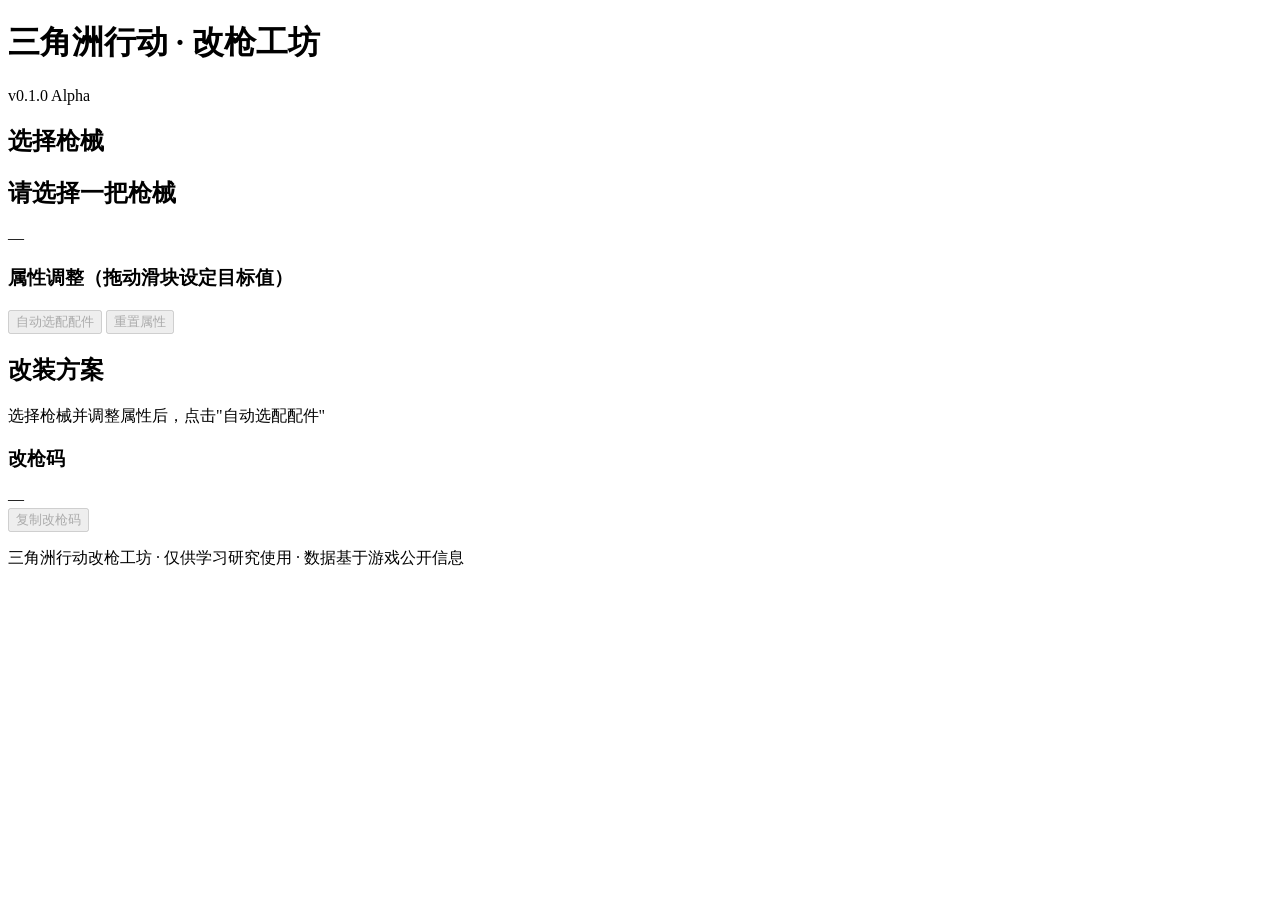
==== index.html @ 9bda4f83 "v0.1.0: 初始化三角洲改枪工坊项目" ====
<!DOCTYPE html>
<html lang="zh-CN">
<head>
    <meta charset="UTF-8">
    <meta name="viewport" content="width=device-width, initial-scale=1.0">
    <title>三角洲行动 - 改枪工坊</title>
    <link rel="stylesheet" href="style.css">
</head>
<body>
    <!-- 顶部导航 -->
    <header class="header">
        <div class="header-content">
            <h1 class="logo">三角洲行动 · 改枪工坊</h1>
            <div class="header-info">
                <span class="version">v0.1.0 Alpha</span>
            </div>
        </div>
    </header>

    <!-- 主体内容 -->
    <main class="main">
        <!-- 左侧：枪械选择 -->
        <aside class="sidebar">
            <h2 class="sidebar-title">选择枪械</h2>
            <div class="weapon-list" id="weaponList">
                <!-- JS 动态生成 -->
            </div>
        </aside>

        <!-- 中间：属性调整区 -->
        <section class="content">
            <!-- 当前枪械信息 -->
            <div class="weapon-info" id="weaponInfo">
                <h2 class="weapon-name">请选择一把枪械</h2>
                <p class="weapon-type">—</p>
            </div>

            <!-- 属性滑块区 -->
            <div class="stats-section">
                <h3 class="section-title">属性调整（拖动滑块设定目标值）</h3>
                <div class="stats-grid" id="statsGrid">
                    <!-- JS 动态生成滑块 -->
                </div>
            </div>

            <!-- 操作按钮 -->
            <div class="actions">
                <button class="btn btn-primary" id="btnAutoBuild" disabled>
                    自动选配配件
                </button>
                <button class="btn btn-secondary" id="btnReset" disabled>
                    重置属性
                </button>
            </div>
        </section>

        <!-- 右侧：配件展示区 -->
        <aside class="result">
            <h2 class="result-title">改装方案</h2>
            <div class="attachments-list" id="attachmentsList">
                <p class="placeholder">选择枪械并调整属性后，点击"自动选配配件"</p>
            </div>

            <!-- 改枪码区 -->
            <div class="code-section">
                <h3 class="section-title">改枪码</h3>
                <div class="code-output" id="codeOutput">
                    <span class="code-placeholder">—</span>
                </div>
                <button class="btn btn-copy" id="btnCopyCode" disabled>复制改枪码</button>
            </div>
        </aside>
    </main>

    <!-- 底部 -->
    <footer class="footer">
        <p>三角洲行动改枪工坊 · 仅供学习研究使用 · 数据基于游戏公开信息</p>
    </footer>

    <script src="script.js"></script>
</body>
</html>
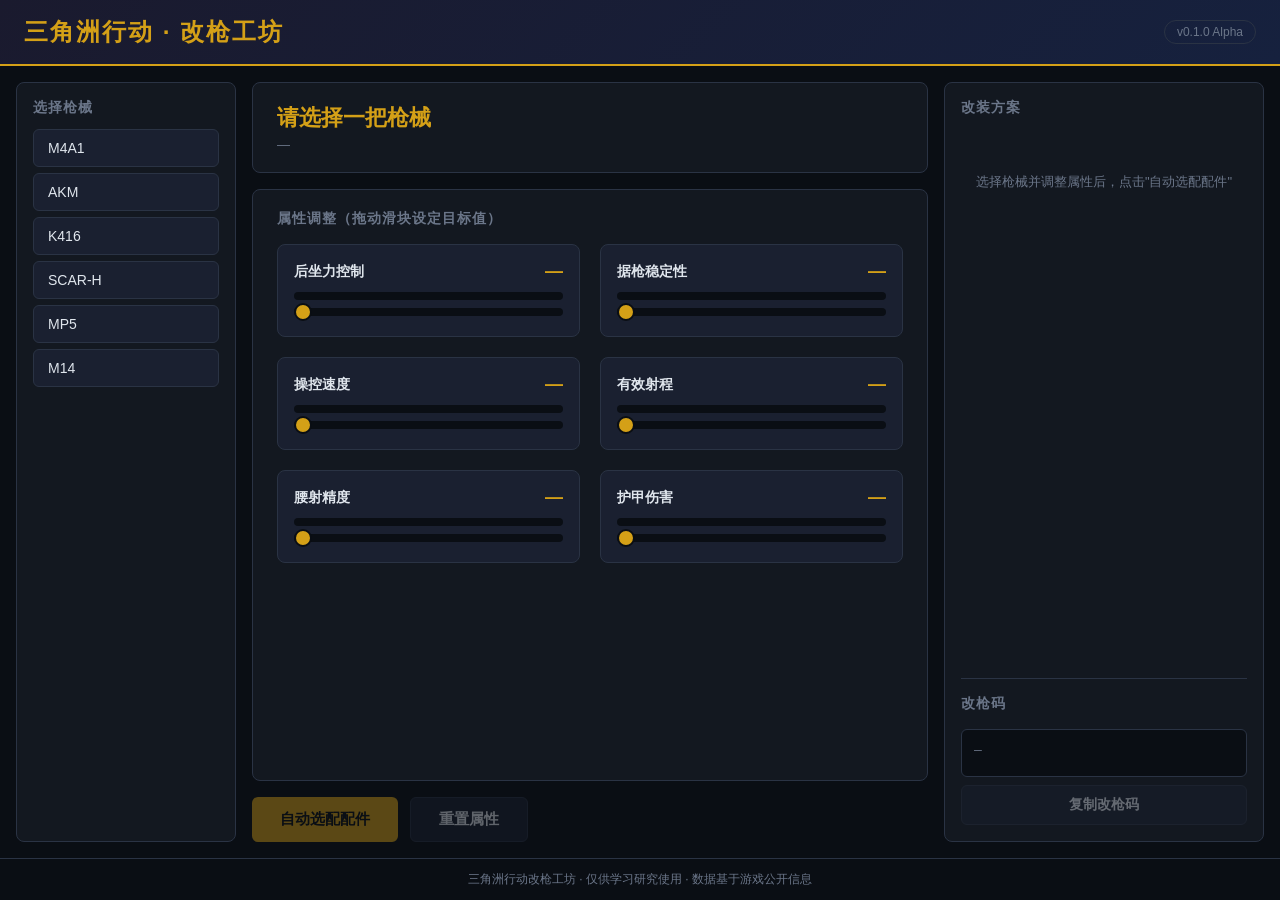
==== commit 6b1c62fa: "增加readme、脚本文件" ====
--- a/index.html
+++ b/index.html
@@ -7,61 +7,41 @@
     <link rel="stylesheet" href="style.css">
 </head>
 <body>
-    <!-- 顶部导航 -->
     <header class="header">
         <div class="header-content">
             <h1 class="logo">三角洲行动 · 改枪工坊</h1>
-            <div class="header-info">
-                <span class="version">v0.1.0 Alpha</span>
-            </div>
+            <span class="version">v0.1.0 Alpha</span>
         </div>
     </header>
 
-    <!-- 主体内容 -->
     <main class="main">
-        <!-- 左侧：枪械选择 -->
         <aside class="sidebar">
             <h2 class="sidebar-title">选择枪械</h2>
-            <div class="weapon-list" id="weaponList">
-                <!-- JS 动态生成 -->
-            </div>
+            <div class="weapon-list" id="weaponList"></div>
         </aside>
 
-        <!-- 中间：属性调整区 -->
         <section class="content">
-            <!-- 当前枪械信息 -->
             <div class="weapon-info" id="weaponInfo">
                 <h2 class="weapon-name">请选择一把枪械</h2>
                 <p class="weapon-type">—</p>
             </div>
 
-            <!-- 属性滑块区 -->
             <div class="stats-section">
                 <h3 class="section-title">属性调整（拖动滑块设定目标值）</h3>
-                <div class="stats-grid" id="statsGrid">
-                    <!-- JS 动态生成滑块 -->
-                </div>
+                <div class="stats-grid" id="statsGrid"></div>
             </div>
 
-            <!-- 操作按钮 -->
             <div class="actions">
-                <button class="btn btn-primary" id="btnAutoBuild" disabled>
-                    自动选配配件
-                </button>
-                <button class="btn btn-secondary" id="btnReset" disabled>
-                    重置属性
-                </button>
+                <button class="btn btn-primary" id="btnAutoBuild" disabled>自动选配配件</button>
+                <button class="btn btn-secondary" id="btnReset" disabled>重置属性</button>
             </div>
         </section>
 
-        <!-- 右侧：配件展示区 -->
         <aside class="result">
             <h2 class="result-title">改装方案</h2>
             <div class="attachments-list" id="attachmentsList">
                 <p class="placeholder">选择枪械并调整属性后，点击"自动选配配件"</p>
             </div>
-
-            <!-- 改枪码区 -->
             <div class="code-section">
                 <h3 class="section-title">改枪码</h3>
                 <div class="code-output" id="codeOutput">
@@ -72,7 +52,6 @@
         </aside>
     </main>
 
-    <!-- 底部 -->
     <footer class="footer">
         <p>三角洲行动改枪工坊 · 仅供学习研究使用 · 数据基于游戏公开信息</p>
     </footer>
--- a/style.css
+++ b/style.css
@@ -0,0 +1,410 @@
+/* ===== 全局重置 ===== */
+* {
+    margin: 0;
+    padding: 0;
+    box-sizing: border-box;
+}
+
+:root {
+    --bg-dark: #0a0e14;
+    --bg-panel: #131820;
+    --bg-card: #1a2030;
+    --border: #2a3344;
+    --text: #e0e6ed;
+    --text-dim: #6b7689;
+    --accent: #d4a017;
+    --accent-hover: #f0b830;
+    --danger: #e74c3c;
+    --success: #2ecc71;
+    --info: #3498db;
+}
+
+body {
+    font-family: "Microsoft YaHei", "Segoe UI", sans-serif;
+    background: var(--bg-dark);
+    color: var(--text);
+    min-height: 100vh;
+    display: flex;
+    flex-direction: column;
+}
+
+/* ===== 顶部导航 ===== */
+.header {
+    background: linear-gradient(135deg, #1a1a2e 0%, #16213e 100%);
+    border-bottom: 2px solid var(--accent);
+    padding: 16px 24px;
+}
+
+.header-content {
+    display: flex;
+    justify-content: space-between;
+    align-items: center;
+    max-width: 1600px;
+    margin: 0 auto;
+}
+
+.logo {
+    font-size: 24px;
+    font-weight: bold;
+    color: var(--accent);
+    letter-spacing: 2px;
+}
+
+.version {
+    font-size: 12px;
+    color: var(--text-dim);
+    padding: 4px 12px;
+    border: 1px solid var(--border);
+    border-radius: 12px;
+}
+
+/* ===== 主体布局 ===== */
+.main {
+    display: flex;
+    flex: 1;
+    gap: 16px;
+    padding: 16px;
+    max-width: 1600px;
+    margin: 0 auto;
+    width: 100%;
+}
+
+/* ===== 左侧栏：枪械选择 ===== */
+.sidebar {
+    width: 220px;
+    background: var(--bg-panel);
+    border: 1px solid var(--border);
+    border-radius: 8px;
+    padding: 16px;
+    flex-shrink: 0;
+}
+
+.sidebar-title {
+    font-size: 14px;
+    color: var(--text-dim);
+    margin-bottom: 12px;
+    text-transform: uppercase;
+    letter-spacing: 1px;
+}
+
+.weapon-list {
+    display: flex;
+    flex-direction: column;
+    gap: 6px;
+}
+
+.weapon-item {
+    padding: 10px 14px;
+    background: var(--bg-card);
+    border: 1px solid var(--border);
+    border-radius: 6px;
+    cursor: pointer;
+    transition: all 0.2s;
+    font-size: 14px;
+}
+
+.weapon-item:hover {
+    border-color: var(--accent);
+    background: rgba(212, 160, 23, 0.1);
+}
+
+.weapon-item.active {
+    border-color: var(--accent);
+    background: rgba(212, 160, 23, 0.2);
+    color: var(--accent);
+}
+
+/* ===== 中间内容区 ===== */
+.content {
+    flex: 1;
+    display: flex;
+    flex-direction: column;
+    gap: 16px;
+    min-width: 0;
+}
+
+.weapon-info {
+    background: var(--bg-panel);
+    border: 1px solid var(--border);
+    border-radius: 8px;
+    padding: 20px 24px;
+}
+
+.weapon-name {
+    font-size: 22px;
+    color: var(--accent);
+}
+
+.weapon-type {
+    font-size: 13px;
+    color: var(--text-dim);
+    margin-top: 4px;
+}
+
+.stats-section {
+    background: var(--bg-panel);
+    border: 1px solid var(--border);
+    border-radius: 8px;
+    padding: 20px 24px;
+    flex: 1;
+}
+
+.section-title {
+    font-size: 14px;
+    color: var(--text-dim);
+    margin-bottom: 16px;
+    text-transform: uppercase;
+    letter-spacing: 1px;
+}
+
+.stats-grid {
+    display: grid;
+    grid-template-columns: 1fr 1fr;
+    gap: 20px;
+}
+
+.stat-item {
+    background: var(--bg-card);
+    border: 1px solid var(--border);
+    border-radius: 8px;
+    padding: 16px;
+}
+
+.stat-header {
+    display: flex;
+    justify-content: space-between;
+    align-items: center;
+    margin-bottom: 10px;
+}
+
+.stat-name {
+    font-size: 14px;
+    font-weight: bold;
+}
+
+.stat-value {
+    font-size: 18px;
+    font-weight: bold;
+    color: var(--accent);
+    min-width: 40px;
+    text-align: right;
+}
+
+.stat-bar {
+    position: relative;
+    height: 8px;
+    background: var(--bg-dark);
+    border-radius: 4px;
+    overflow: hidden;
+}
+
+.stat-bar-fill {
+    height: 100%;
+    border-radius: 4px;
+    transition: width 0.3s ease;
+}
+
+input[type="range"] {
+    width: 100%;
+    height: 8px;
+    -webkit-appearance: none;
+    appearance: none;
+    background: var(--bg-dark);
+    border-radius: 4px;
+    outline: none;
+    margin-top: 8px;
+}
+
+input[type="range"]::-webkit-slider-thumb {
+    -webkit-appearance: none;
+    appearance: none;
+    width: 18px;
+    height: 18px;
+    border-radius: 50%;
+    background: var(--accent);
+    cursor: pointer;
+    border: 2px solid var(--bg-dark);
+    transition: transform 0.15s;
+}
+
+input[type="range"]::-webkit-slider-thumb:hover {
+    transform: scale(1.2);
+}
+
+input[type="range"]::-moz-range-thumb {
+    width: 18px;
+    height: 18px;
+    border-radius: 50%;
+    background: var(--accent);
+    cursor: pointer;
+    border: 2px solid var(--bg-dark);
+}
+
+.actions {
+    display: flex;
+    gap: 12px;
+}
+
+.btn {
+    padding: 12px 28px;
+    border: none;
+    border-radius: 6px;
+    font-size: 15px;
+    font-weight: bold;
+    cursor: pointer;
+    transition: all 0.2s;
+    font-family: inherit;
+}
+
+.btn:disabled {
+    opacity: 0.4;
+    cursor: not-allowed;
+}
+
+.btn-primary {
+    background: var(--accent);
+    color: var(--bg-dark);
+}
+
+.btn-primary:hover:not(:disabled) {
+    background: var(--accent-hover);
+    transform: translateY(-1px);
+}
+
+.btn-secondary {
+    background: var(--bg-card);
+    color: var(--text);
+    border: 1px solid var(--border);
+}
+
+.btn-secondary:hover:not(:disabled) {
+    border-color: var(--accent);
+}
+
+/* ===== 右侧：改装结果 ===== */
+.result {
+    width: 320px;
+    background: var(--bg-panel);
+    border: 1px solid var(--border);
+    border-radius: 8px;
+    padding: 16px;
+    display: flex;
+    flex-direction: column;
+    gap: 16px;
+    flex-shrink: 0;
+}
+
+.result-title {
+    font-size: 14px;
+    color: var(--text-dim);
+    text-transform: uppercase;
+    letter-spacing: 1px;
+}
+
+.attachments-list {
+    flex: 1;
+    display: flex;
+    flex-direction: column;
+    gap: 8px;
+    min-height: 200px;
+}
+
+.placeholder {
+    color: var(--text-dim);
+    font-size: 13px;
+    text-align: center;
+    padding: 40px 0;
+}
+
+.attachment-card {
+    background: var(--bg-card);
+    border: 1px solid var(--border);
+    border-left: 3px solid var(--accent);
+    border-radius: 6px;
+    padding: 10px 14px;
+}
+
+.attachment-slot {
+    font-size: 11px;
+    color: var(--text-dim);
+    text-transform: uppercase;
+    letter-spacing: 1px;
+}
+
+.attachment-name {
+    font-size: 14px;
+    margin-top: 2px;
+}
+
+.code-section {
+    border-top: 1px solid var(--border);
+    padding-top: 16px;
+}
+
+.code-output {
+    background: var(--bg-dark);
+    border: 1px solid var(--border);
+    border-radius: 6px;
+    padding: 12px;
+    min-height: 48px;
+    word-break: break-all;
+    font-family: "Consolas", monospace;
+    font-size: 13px;
+    color: var(--accent);
+    margin-bottom: 8px;
+}
+
+.code-placeholder {
+    color: var(--text-dim);
+}
+
+.btn-copy {
+    width: 100%;
+    padding: 10px;
+    background: var(--bg-card);
+    color: var(--text);
+    border: 1px solid var(--border);
+    border-radius: 6px;
+    cursor: pointer;
+    font-size: 14px;
+    transition: all 0.2s;
+}
+
+.btn-copy:hover:not(:disabled) {
+    border-color: var(--accent);
+    color: var(--accent);
+}
+
+.btn-copy.copied {
+    background: var(--success);
+    color: #fff;
+    border-color: var(--success);
+}
+
+/* ===== 底部 ===== */
+.footer {
+    text-align: center;
+    padding: 12px;
+    color: var(--text-dim);
+    font-size: 12px;
+    border-top: 1px solid var(--border);
+}
+
+/* ===== 响应式 ===== */
+@media (max-width: 1200px) {
+    .main {
+        flex-wrap: wrap;
+    }
+    .sidebar {
+        width: 100%;
+    }
+    .result {
+        width: 100%;
+    }
+}
+
+@media (max-width: 768px) {
+    .stats-grid {
+        grid-template-columns: 1fr;
+    }
+}
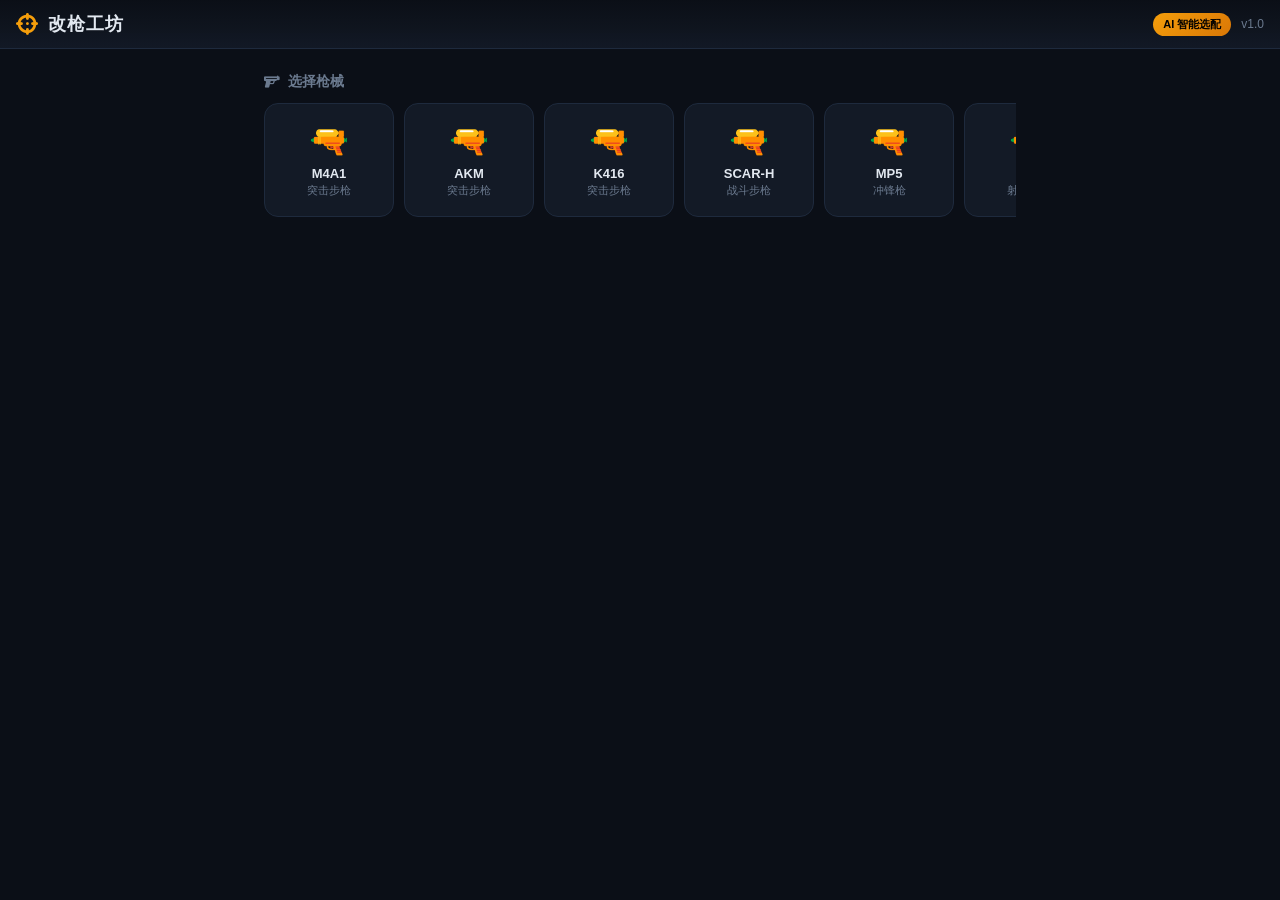
==== commit 095fdb7b: "feat: 完整AI改枪系统 v1.0 - 8把武器数据库与配件系统  - 可拖动属性滑块  - AI贪心算法自动选配  - 精校微调面板  - 改枪码生成与复制" ====
--- a/index.html
+++ b/index.html
@@ -2,59 +2,85 @@
 <html lang="zh-CN">
 <head>
     <meta charset="UTF-8">
-    <meta name="viewport" content="width=device-width, initial-scale=1.0">
-    <title>三角洲行动 - 改枪工坊</title>
+    <meta name="viewport" content="width=device-width, initial-scale=1.0, user-scalable=no">
+    <title>三角洲行动 · 改枪工坊</title>
     <link rel="stylesheet" href="style.css">
+    <link rel="stylesheet" href="https://cdnjs.cloudflare.com/ajax/libs/font-awesome/6.5.1/css/all.min.css">
 </head>
 <body>
-    <header class="header">
-        <div class="header-content">
-            <h1 class="logo">三角洲行动 · 改枪工坊</h1>
-            <span class="version">v0.1.0 Alpha</span>
+    <header class="app-header">
+        <div class="header-left">
+            <i class="fas fa-crosshairs logo-icon"></i>
+            <h1>改枪工坊</h1>
+        </div>
+        <div class="header-right">
+            <span class="badge">AI 智能选配</span>
+            <span class="version">v1.0</span>
         </div>
     </header>
 
-    <main class="main">
-        <aside class="sidebar">
-            <h2 class="sidebar-title">选择枪械</h2>
-            <div class="weapon-list" id="weaponList"></div>
-        </aside>
+    <main class="app-main">
+        <section class="weapon-carousel-section">
+            <h2 class="section-label"><i class="fas fa-gun"></i> 选择枪械</h2>
+            <div class="weapon-carousel" id="weaponCarousel"></div>
+        </section>
 
-        <section class="content">
-            <div class="weapon-info" id="weaponInfo">
-                <h2 class="weapon-name">请选择一把枪械</h2>
-                <p class="weapon-type">—</p>
-            </div>
-
-            <div class="stats-section">
-                <h3 class="section-title">属性调整（拖动滑块设定目标值）</h3>
-                <div class="stats-grid" id="statsGrid"></div>
-            </div>
-
-            <div class="actions">
-                <button class="btn btn-primary" id="btnAutoBuild" disabled>自动选配配件</button>
-                <button class="btn btn-secondary" id="btnReset" disabled>重置属性</button>
+        <section class="weapon-info-card" id="weaponInfoCard" style="display:none;">
+            <div class="weapon-icon-large" id="weaponIcon">🔫</div>
+            <div class="weapon-meta">
+                <h3 id="weaponName">—</h3>
+                <p id="weaponType">—</p>
+                <div class="weapon-tags" id="weaponTags"></div>
             </div>
         </section>
 
-        <aside class="result">
-            <h2 class="result-title">改装方案</h2>
-            <div class="attachments-list" id="attachmentsList">
-                <p class="placeholder">选择枪械并调整属性后，点击"自动选配配件"</p>
+        <section class="stats-panel" id="statsPanel" style="display:none;">
+            <h2 class="section-label"><i class="fas fa-sliders"></i> 目标属性 <span class="hint">拖动调节</span></h2>
+            <div class="stats-list" id="statsList"></div>
+        </section>
+
+        <section class="tuning-panel" id="tuningPanel" style="display:none;">
+            <h2 class="section-label"><i class="fas fa-wrench"></i> 精校微调</h2>
+            <div class="tuning-list" id="tuningList"></div>
+        </section>
+
+        <section class="action-panel" id="actionPanel" style="display:none;">
+            <button class="btn-ai" id="btnAnalyze">
+                <i class="fas fa-robot"></i>
+                <span>AI 智能分析并选配</span>
+            </button>
+            <button class="btn-reset" id="btnReset">
+                <i class="fas fa-rotate-left"></i>
+                <span>重置</span>
+            </button>
+        </section>
+
+        <section class="result-panel" id="resultPanel" style="display:none;">
+            <div class="result-header">
+                <h2><i class="fas fa-check-circle"></i> 推荐方案</h2>
+                <span class="match-score" id="matchScore">匹配度 98%</span>
             </div>
-            <div class="code-section">
-                <h3 class="section-title">改枪码</h3>
-                <div class="code-output" id="codeOutput">
-                    <span class="code-placeholder">—</span>
+            <div class="attachments-grid" id="attachmentsGrid"></div>
+            <div class="final-stats" id="finalStats">
+                <h3>最终属性</h3>
+                <div class="final-stats-list" id="finalStatsList"></div>
+            </div>
+            <div class="code-area">
+                <div class="code-box" id="codeBox">
+                    <span class="code-text" id="codeText">—</span>
+                    <button class="btn-copy" id="btnCopy"><i class="fas fa-copy"></i></button>
                 </div>
-                <button class="btn btn-copy" id="btnCopyCode" disabled>复制改枪码</button>
+                <p class="code-tip">游戏内输入改枪码快速装配</p>
             </div>
-        </aside>
+        </section>
     </main>
 
-    <footer class="footer">
-        <p>三角洲行动改枪工坊 · 仅供学习研究使用 · 数据基于游戏公开信息</p>
-    </footer>
+    <div class="loading-mask" id="loadingMask" style="display:none;">
+        <div class="loading-spinner"></div>
+        <p>AI 分析中...</p>
+    </div>
+
+    <div class="toast" id="toast"></div>
 
     <script src="script.js"></script>
 </body>
--- a/style.css
+++ b/style.css
@@ -1,410 +1,387 @@
-/* ===== 全局重置 ===== */
-* {
-    margin: 0;
-    padding: 0;
-    box-sizing: border-box;
-}
-
+/* ===== 三角洲改枪工坊 v1.0 ===== */
 :root {
-    --bg-dark: #0a0e14;
-    --bg-panel: #131820;
-    --bg-card: #1a2030;
-    --border: #2a3344;
-    --text: #e0e6ed;
-    --text-dim: #6b7689;
-    --accent: #d4a017;
-    --accent-hover: #f0b830;
-    --danger: #e74c3c;
-    --success: #2ecc71;
-    --info: #3498db;
-}
+    --bg: #0b0f17;
+    --bg-card: #131a26;
+    --bg-hover: #1a2333;
+    --border: #1e2a3d;
+    --border-light: #2a3a50;
+    --text: #e2e8f0;
+    --text-dim: #6b7a8f;
+    --accent: #f59e0b;
+    --accent-glow: rgba(245,158,11,0.3);
+    --danger: #ef4444;
+    --success: #22c55e;
+    --info: #3b82f6;
+    --purple: #a855f7;
+    --cyan: #06b6d4;
+}
+
+* { margin:0; padding:0; box-sizing:border-box; -webkit-tap-highlight-color:transparent; }
 
 body {
-    font-family: "Microsoft YaHei", "Segoe UI", sans-serif;
-    background: var(--bg-dark);
+    font-family: -apple-system,BlinkMacSystemFont,"Segoe UI",Roboto,"Helvetica Neue",Arial,sans-serif;
+    background: var(--bg);
     color: var(--text);
     min-height: 100vh;
-    display: flex;
-    flex-direction: column;
+    overflow-x: hidden;
 }
 
 /* ===== 顶部导航 ===== */
-.header {
-    background: linear-gradient(135deg, #1a1a2e 0%, #16213e 100%);
-    border-bottom: 2px solid var(--accent);
-    padding: 16px 24px;
-}
-
-.header-content {
-    display: flex;
-    justify-content: space-between;
-    align-items: center;
-    max-width: 1600px;
-    margin: 0 auto;
-}
-
-.logo {
-    font-size: 24px;
-    font-weight: bold;
+.app-header {
+    position: sticky; top:0; z-index:100;
+    background: linear-gradient(180deg, rgba(11,15,23,0.98) 0%, rgba(19,26,38,0.95) 100%);
+    backdrop-filter: blur(20px);
+    border-bottom: 1px solid var(--border);
+    padding: 12px 16px;
+    display: flex; align-items: center; justify-content: space-between;
+}
+
+.header-left { display:flex; align-items:center; gap:10px; }
+.logo-icon { font-size:22px; color:var(--accent); }
+.app-header h1 { font-size:18px; font-weight:700; letter-spacing:1px; }
+
+.header-right { display:flex; align-items:center; gap:10px; }
+.badge {
+    background: linear-gradient(135deg, var(--accent), #d97706);
+    color:#000; font-size:11px; font-weight:700;
+    padding:4px 10px; border-radius:20px;
+}
+.version { font-size:12px; color:var(--text-dim); }
+
+/* ===== 主内容区 ===== */
+.app-main { padding:16px; max-width:800px; margin:0 auto; }
+
+.section-label {
+    font-size:14px; font-weight:600; color:var(--text-dim);
+    margin-bottom:12px; display:flex; align-items:center; gap:8px;
+}
+.section-label .hint { font-size:12px; font-weight:400; color:var(--text-dim); margin-left:auto; }
+
+/* ===== 枪械横向滑动 ===== */
+.weapon-carousel-section { margin-bottom:20px; }
+
+.weapon-carousel {
+    display:flex; gap:10px; overflow-x:auto;
+    padding-bottom:8px; scrollbar-width:none;
+    -webkit-overflow-scrolling:touch;
+}
+.weapon-carousel::-webkit-scrollbar { display:none; }
+
+.weapon-card {
+    flex-shrink:0; width:110px;
+    background: var(--bg-card);
+    border: 1.5px solid var(--border);
+    border-radius: 14px;
+    padding: 14px 10px;
+    text-align:center; cursor:pointer;
+    transition: all 0.25s cubic-bezier(0.4,0,0.2,1);
+    position:relative; overflow:hidden;
+}
+.weapon-card::before {
+    content:''; position:absolute; inset:0;
+    background: radial-gradient(circle at 50% 0%, rgba(245,158,11,0.08), transparent 70%);
+    opacity:0; transition:opacity 0.3s;
+}
+.weapon-card:hover::before, .weapon-card.active::before { opacity:1; }
+
+.weapon-card:hover {
+    border-color: var(--border-light);
+    transform: translateY(-2px);
+}
+.weapon-card.active {
+    border-color: var(--accent);
+    background: linear-gradient(180deg, rgba(245,158,11,0.1) 0%, var(--bg-card) 60%);
+    box-shadow: 0 0 20px var(--accent-glow);
+}
+
+.weapon-card .icon { font-size:32px; margin-bottom:6px; display:block; }
+.weapon-card .name { font-size:13px; font-weight:600; }
+.weapon-card .type { font-size:11px; color:var(--text-dim); margin-top:2px; }
+
+/* ===== 枪械信息卡 ===== */
+.weapon-info-card {
+    background: linear-gradient(135deg, rgba(245,158,11,0.08), rgba(59,130,246,0.05));
+    border: 1px solid var(--border);
+    border-radius: 16px;
+    padding: 20px;
+    display:flex; align-items:center; gap:16px;
+    margin-bottom:20px;
+    animation: fadeIn 0.4s ease;
+}
+.weapon-icon-large { font-size:48px; }
+.weapon-meta h3 { font-size:20px; margin-bottom:4px; }
+.weapon-meta p { font-size:13px; color:var(--text-dim); margin-bottom:8px; }
+.weapon-tags { display:flex; gap:6px; flex-wrap:wrap; }
+.tag {
+    font-size:11px; padding:3px 10px;
+    background: rgba(255,255,255,0.06);
+    border:1px solid var(--border); border-radius:20px;
+    color:var(--text-dim);
+}
+.tag.accent { color:var(--accent); border-color:rgba(245,158,11,0.3); }
+
+/* ===== 属性滑块区 ===== */
+.stats-panel { margin-bottom:20px; }
+
+.stats-list { display:flex; flex-direction:column; gap:14px; }
+
+.stat-row {
+    background: var(--bg-card);
+    border: 1px solid var(--border);
+    border-radius: 14px;
+    padding: 16px;
+    transition: border-color 0.2s;
+}
+.stat-row:hover { border-color: var(--border-light); }
+
+.stat-top {
+    display:flex; justify-content:space-between; align-items:center;
+    margin-bottom:12px;
+}
+.stat-label { display:flex; align-items:center; gap:8px; font-size:14px; font-weight:600; }
+.stat-icon { font-size:16px; }
+.stat-value-box {
+    background: rgba(245,158,11,0.12);
     color: var(--accent);
-    letter-spacing: 2px;
-}
-
-.version {
-    font-size: 12px;
-    color: var(--text-dim);
-    padding: 4px 12px;
+    font-size:18px; font-weight:700;
+    padding:4px 14px; border-radius:10px;
+    min-width:56px; text-align:center;
+}
+
+/* 拖拽滑块 */
+.slider-container { position:relative; height:36px; display:flex; align-items:center; }
+.slider-track {
+    position:absolute; left:0; right:0; height:6px;
+    background: var(--bg); border-radius:3px; overflow:hidden;
+}
+.slider-fill {
+    height:100%; border-radius:3px;
+    transition: width 0.15s ease-out;
+}
+.slider-thumb {
+    position:absolute; top:50%; transform:translate(-50%,-50%);
+    width:28px; height:28px;
+    background: #fff;
+    border-radius:50%;
+    box-shadow: 0 2px 10px rgba(0,0,0,0.4), 0 0 0 4px rgba(245,158,11,0.2);
+    cursor: grab; z-index:2;
+    transition: box-shadow 0.2s, transform 0.1s;
+    display:flex; align-items:center; justify-content:center;
+}
+.slider-thumb::after {
+    content:''; width:8px; height:8px; border-radius:50%;
+    background: var(--accent);
+}
+.slider-thumb:active {
+    cursor: grabbing;
+    transform: translate(-50%,-50%) scale(1.15);
+    box-shadow: 0 2px 14px rgba(0,0,0,0.5), 0 0 0 6px rgba(245,158,11,0.3);
+}
+
+.stat-scale {
+    display:flex; justify-content:space-between;
+    font-size:11px; color:var(--text-dim);
+    margin-top:6px; padding:0 4px;
+}
+
+/* ===== 操作按钮 ===== */
+.action-panel {
+    display:flex; gap:12px; margin-bottom:20px;
+    position:sticky; bottom:16px; z-index:50;
+}
+
+.btn-ai, .btn-reset {
+    flex:1; padding:14px; border:none; border-radius:14px;
+    font-size:15px; font-weight:700; cursor:pointer;
+    display:flex; align-items:center; justify-content:center; gap:8px;
+    transition: all 0.2s; font-family:inherit;
+}
+.btn-ai {
+    background: linear-gradient(135deg, var(--accent), #d97706);
+    color:#000; box-shadow: 0 4px 20px rgba(245,158,11,0.3);
+}
+.btn-ai:hover { transform:translateY(-2px); box-shadow:0 6px 28px rgba(245,158,11,0.4); }
+.btn-ai:active { transform:translateY(0); }
+
+.btn-reset {
+    background: var(--bg-card); color:var(--text);
+    border:1px solid var(--border);
+}
+.btn-reset:hover { border-color:var(--border-light); }
+
+/* ===== 加载遮罩 ===== */
+.loading-mask {
+    position:fixed; inset:0; z-index:200;
+    background: rgba(11,15,23,0.9);
+    backdrop-filter:blur(10px);
+    display:flex; flex-direction:column;
+    align-items:center; justify-content:center; gap:16px;
+}
+.loading-spinner {
+    width:48px; height:48px; border-radius:50%;
+    border:3px solid var(--border);
+    border-top-color: var(--accent);
+    animation: spin 0.8s linear infinite;
+}
+.loading-mask p { color:var(--text-dim); font-size:14px; }
+
+/* ===== 结果面板 ===== */
+.result-panel {
+    background: var(--bg-card);
+    border: 1px solid var(--border);
+    border-radius: 16px;
+    padding: 20px;
+    animation: slideUp 0.4s ease;
+}
+
+.result-header {
+    display:flex; justify-content:space-between; align-items:center;
+    margin-bottom:16px;
+}
+.result-header h2 { font-size:16px; display:flex; align-items:center; gap:8px; }
+.match-score {
+    font-size:13px; font-weight:700; color:var(--success);
+    background: rgba(34,197,94,0.1);
+    padding:4px 12px; border-radius:20px;
+}
+
+/* 配件网格 */
+.attachments-grid {
+    display:grid;
+    grid-template-columns: repeat(auto-fill, minmax(140px, 1fr));
+    gap:10px; margin-bottom:20px;
+}
+
+.attachment-item {
+    background: var(--bg);
     border: 1px solid var(--border);
     border-radius: 12px;
-}
-
-/* ===== 主体布局 ===== */
-.main {
-    display: flex;
-    flex: 1;
-    gap: 16px;
-    padding: 16px;
-    max-width: 1600px;
-    margin: 0 auto;
-    width: 100%;
-}
-
-/* ===== 左侧栏：枪械选择 ===== */
-.sidebar {
-    width: 220px;
-    background: var(--bg-panel);
-    border: 1px solid var(--border);
-    border-radius: 8px;
-    padding: 16px;
-    flex-shrink: 0;
-}
-
-.sidebar-title {
-    font-size: 14px;
-    color: var(--text-dim);
-    margin-bottom: 12px;
-    text-transform: uppercase;
-    letter-spacing: 1px;
-}
-
-.weapon-list {
-    display: flex;
-    flex-direction: column;
-    gap: 6px;
-}
-
-.weapon-item {
-    padding: 10px 14px;
+    padding: 12px;
+    text-align:center;
+    transition: all 0.2s;
+}
+.attachment-item:hover { border-color: var(--border-light); }
+
+.att-icon { font-size:24px; margin-bottom:6px; display:block; }
+.att-slot { font-size:10px; color:var(--text-dim); text-transform:uppercase; letter-spacing:1px; }
+.att-name { font-size:12px; font-weight:600; margin-top:2px; }
+.att-bonus {
+    font-size:11px; color:var(--success); margin-top:4px;
+    display:flex; justify-content:center; gap:6px; flex-wrap:wrap;
+}
+.att-bonus span.negative { color:var(--danger); }
+
+/* 最终属性 */
+.final-stats { margin-bottom:20px; }
+.final-stats h3 { font-size:14px; color:var(--text-dim); margin-bottom:10px; }
+
+.final-stats-list {
+    display:grid; grid-template-columns: repeat(3, 1fr); gap:8px;
+}
+.final-stat {
+    background: var(--bg);
+    border-radius: 10px; padding: 10px;
+    text-align:center;
+}
+.final-stat-name { font-size:11px; color:var(--text-dim); }
+.final-stat-value { font-size:16px; font-weight:700; margin-top:2px; }
+.final-stat-value.good { color:var(--success); }
+.final-stat-value.bad { color:var(--danger); }
+
+/* 改枪码 */
+.code-area { margin-top:16px; }
+.code-box {
+    background: var(--bg);
+    border: 1.5px dashed var(--border-light);
+    border-radius: 12px;
+    padding: 14px;
+    display:flex; align-items:center; gap:10px;
+}
+.code-text {
+    flex:1; font-family:"SF Mono", Monaco, monospace;
+    font-size:13px; color:var(--accent); word-break:break-all;
+}
+.btn-copy {
+    background: var(--bg-card); color:var(--text);
+    border:1px solid var(--border); border-radius:8px;
+    padding:8px 14px; cursor:pointer; font-size:14px;
+    transition: all 0.2s;
+}
+.btn-copy:hover { border-color:var(--accent); color:var(--accent); }
+.btn-copy.copied { background:var(--success); color:#fff; border-color:var(--success); }
+.code-tip { font-size:11px; color:var(--text-dim); margin-top:8px; text-align:center; }
+
+/* ===== Toast ===== */
+.toast {
+    position:fixed; bottom:80px; left:50%; transform:translateX(-50%) translateY(100px);
+    background: var(--bg-card); border:1px solid var(--border);
+    padding:12px 24px; border-radius:24px; font-size:14px;
+    opacity:0; pointer-events:none; z-index:300;
+    transition: all 0.3s ease;
+}
+.toast.show { opacity:1; transform:translateX(-50%) translateY(0); }
+
+/* ===== 动画 ===== */
+@keyframes fadeIn {
+    from { opacity:0; transform:translateY(10px); }
+    to { opacity:1; transform:translateY(0); }
+}
+@keyframes slideUp {
+    from { opacity:0; transform:translateY(20px); }
+    to { opacity:1; transform:translateY(0); }
+}
+@keyframes spin {
+    to { transform:rotate(360deg); }
+}
+
+/* ===== 响应式 ===== */
+@media (min-width: 768px) {
+    .app-main { padding:24px; }
+    .weapon-card { width:130px; padding:18px 14px; }
+    .attachments-grid { grid-template-columns: repeat(4, 1fr); }
+    .final-stats-list { grid-template-columns: repeat(6, 1fr); }
+}
+
+/* ===== 精校面板 ===== */
+.tuning-panel { margin-bottom:20px; }
+
+.tuning-list { display:flex; flex-direction:column; gap:12px; }
+
+.tuning-item {
+    background: var(--bg);
+    border: 1px solid var(--border);
+    border-radius: 14px;
+    padding: 14px;
+    transition: border-color 0.2s;
+}
+.tuning-item:hover { border-color: var(--border-light); }
+
+.tuning-header {
+    display:flex; align-items:center; gap:10px;
+    margin-bottom:10px;
+}
+.tuning-icon { font-size:24px; }
+.tuning-name { font-size:14px; font-weight:600; }
+.tuning-slot { font-size:11px; color:var(--text-dim); margin-top:2px; }
+
+.tuning-options {
+    display:flex; gap:8px; flex-wrap:wrap;
+}
+.tuning-btn {
+    flex:1; min-width:100px;
     background: var(--bg-card);
     border: 1px solid var(--border);
-    border-radius: 6px;
-    cursor: pointer;
-    transition: all 0.2s;
-    font-size: 14px;
-}
-
-.weapon-item:hover {
-    border-color: var(--accent);
-    background: rgba(212, 160, 23, 0.1);
-}
-
-.weapon-item.active {
-    border-color: var(--accent);
-    background: rgba(212, 160, 23, 0.2);
-    color: var(--accent);
-}
-
-/* ===== 中间内容区 ===== */
-.content {
-    flex: 1;
-    display: flex;
-    flex-direction: column;
-    gap: 16px;
-    min-width: 0;
-}
-
-.weapon-info {
-    background: var(--bg-panel);
-    border: 1px solid var(--border);
-    border-radius: 8px;
-    padding: 20px 24px;
-}
-
-.weapon-name {
-    font-size: 22px;
-    color: var(--accent);
-}
-
-.weapon-type {
-    font-size: 13px;
-    color: var(--text-dim);
-    margin-top: 4px;
-}
-
-.stats-section {
-    background: var(--bg-panel);
-    border: 1px solid var(--border);
-    border-radius: 8px;
-    padding: 20px 24px;
-    flex: 1;
-}
-
-.section-title {
-    font-size: 14px;
-    color: var(--text-dim);
-    margin-bottom: 16px;
-    text-transform: uppercase;
-    letter-spacing: 1px;
-}
-
-.stats-grid {
-    display: grid;
-    grid-template-columns: 1fr 1fr;
-    gap: 20px;
-}
-
-.stat-item {
-    background: var(--bg-card);
-    border: 1px solid var(--border);
-    border-radius: 8px;
-    padding: 16px;
-}
-
-.stat-header {
-    display: flex;
-    justify-content: space-between;
-    align-items: center;
-    margin-bottom: 10px;
-}
-
-.stat-name {
-    font-size: 14px;
-    font-weight: bold;
-}
-
-.stat-value {
-    font-size: 18px;
-    font-weight: bold;
-    color: var(--accent);
-    min-width: 40px;
-    text-align: right;
-}
-
-.stat-bar {
-    position: relative;
-    height: 8px;
-    background: var(--bg-dark);
-    border-radius: 4px;
-    overflow: hidden;
-}
-
-.stat-bar-fill {
-    height: 100%;
-    border-radius: 4px;
-    transition: width 0.3s ease;
-}
-
-input[type="range"] {
-    width: 100%;
-    height: 8px;
-    -webkit-appearance: none;
-    appearance: none;
-    background: var(--bg-dark);
-    border-radius: 4px;
-    outline: none;
-    margin-top: 8px;
-}
-
-input[type="range"]::-webkit-slider-thumb {
-    -webkit-appearance: none;
-    appearance: none;
-    width: 18px;
-    height: 18px;
-    border-radius: 50%;
-    background: var(--accent);
-    cursor: pointer;
-    border: 2px solid var(--bg-dark);
-    transition: transform 0.15s;
-}
-
-input[type="range"]::-webkit-slider-thumb:hover {
-    transform: scale(1.2);
-}
-
-input[type="range"]::-moz-range-thumb {
-    width: 18px;
-    height: 18px;
-    border-radius: 50%;
-    background: var(--accent);
-    cursor: pointer;
-    border: 2px solid var(--bg-dark);
-}
-
-.actions {
-    display: flex;
-    gap: 12px;
-}
-
-.btn {
-    padding: 12px 28px;
-    border: none;
-    border-radius: 6px;
-    font-size: 15px;
-    font-weight: bold;
-    cursor: pointer;
-    transition: all 0.2s;
-    font-family: inherit;
-}
-
-.btn:disabled {
-    opacity: 0.4;
-    cursor: not-allowed;
-}
-
-.btn-primary {
-    background: var(--accent);
-    color: var(--bg-dark);
-}
-
-.btn-primary:hover:not(:disabled) {
-    background: var(--accent-hover);
-    transform: translateY(-1px);
-}
-
-.btn-secondary {
-    background: var(--bg-card);
+    border-radius: 10px;
+    padding: 10px 12px;
     color: var(--text);
-    border: 1px solid var(--border);
-}
-
-.btn-secondary:hover:not(:disabled) {
-    border-color: var(--accent);
-}
-
-/* ===== 右侧：改装结果 ===== */
-.result {
-    width: 320px;
-    background: var(--bg-panel);
-    border: 1px solid var(--border);
-    border-radius: 8px;
-    padding: 16px;
-    display: flex;
-    flex-direction: column;
-    gap: 16px;
-    flex-shrink: 0;
-}
-
-.result-title {
-    font-size: 14px;
-    color: var(--text-dim);
-    text-transform: uppercase;
-    letter-spacing: 1px;
-}
-
-.attachments-list {
-    flex: 1;
-    display: flex;
-    flex-direction: column;
-    gap: 8px;
-    min-height: 200px;
-}
-
-.placeholder {
-    color: var(--text-dim);
-    font-size: 13px;
-    text-align: center;
-    padding: 40px 0;
-}
-
-.attachment-card {
-    background: var(--bg-card);
-    border: 1px solid var(--border);
-    border-left: 3px solid var(--accent);
-    border-radius: 6px;
-    padding: 10px 14px;
-}
-
-.attachment-slot {
-    font-size: 11px;
-    color: var(--text-dim);
-    text-transform: uppercase;
-    letter-spacing: 1px;
-}
-
-.attachment-name {
-    font-size: 14px;
-    margin-top: 2px;
-}
-
-.code-section {
-    border-top: 1px solid var(--border);
-    padding-top: 16px;
-}
-
-.code-output {
-    background: var(--bg-dark);
-    border: 1px solid var(--border);
-    border-radius: 6px;
-    padding: 12px;
-    min-height: 48px;
-    word-break: break-all;
-    font-family: "Consolas", monospace;
-    font-size: 13px;
-    color: var(--accent);
-    margin-bottom: 8px;
-}
-
-.code-placeholder {
-    color: var(--text-dim);
-}
-
-.btn-copy {
-    width: 100%;
-    padding: 10px;
-    background: var(--bg-card);
-    color: var(--text);
-    border: 1px solid var(--border);
-    border-radius: 6px;
-    cursor: pointer;
-    font-size: 14px;
-    transition: all 0.2s;
-}
-
-.btn-copy:hover:not(:disabled) {
+    font-size:13px; font-weight:500;
+    cursor:pointer; transition: all 0.2s;
+    font-family:inherit; text-align:center;
+}
+.tuning-btn:hover { border-color: var(--accent); color: var(--accent); }
+.tuning-btn.active {
+    background: rgba(245,158,11,0.12);
     border-color: var(--accent);
     color: var(--accent);
-}
-
-.btn-copy.copied {
-    background: var(--success);
-    color: #fff;
-    border-color: var(--success);
-}
-
-/* ===== 底部 ===== */
-.footer {
-    text-align: center;
-    padding: 12px;
-    color: var(--text-dim);
-    font-size: 12px;
-    border-top: 1px solid var(--border);
-}
-
-/* ===== 响应式 ===== */
-@media (max-width: 1200px) {
-    .main {
-        flex-wrap: wrap;
-    }
-    .sidebar {
-        width: 100%;
-    }
-    .result {
-        width: 100%;
-    }
-}
-
-@media (max-width: 768px) {
-    .stats-grid {
-        grid-template-columns: 1fr;
-    }
-}
+    box-shadow: 0 0 12px var(--accent-glow);
+}
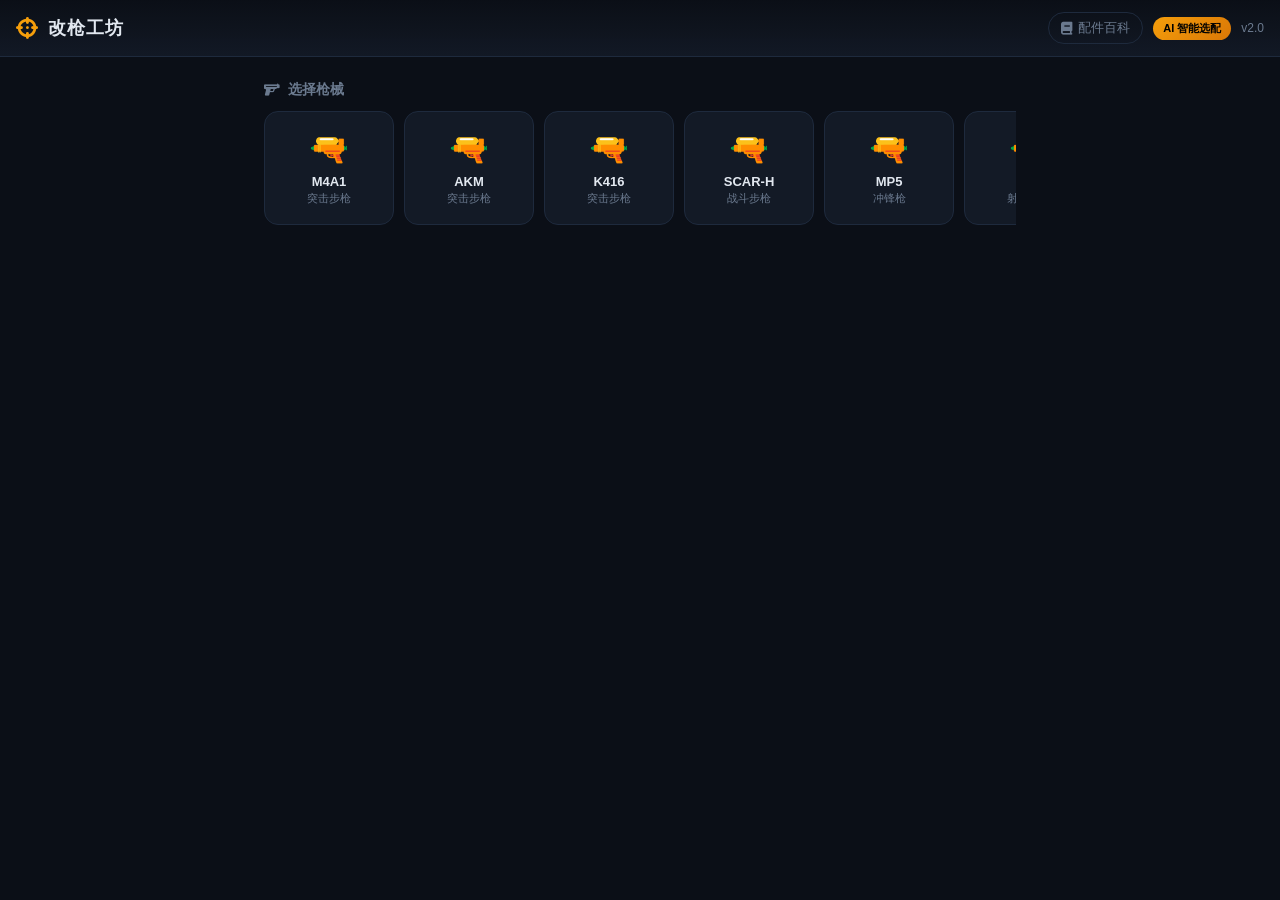
==== commit 2f51e4b8: "feat: 更新真实配件数据并新增配件百科页面 - 基于 deltaforcetools.gg 更新配件属性数据库 - 优化AI算法，支持核心属性优先和全部拉满检测 - 新增配件百科查询页面(wiki" ====
--- a/index.html
+++ b/index.html
@@ -14,8 +14,9 @@
             <h1>改枪工坊</h1>
         </div>
         <div class="header-right">
+            <a href="wiki.html" class="btn-wiki" title="配件百科"><i class="fas fa-book"></i> 配件百科</a>
             <span class="badge">AI 智能选配</span>
-            <span class="version">v1.0</span>
+            <span class="version">v2.0</span>
         </div>
     </header>
 
--- a/style.css
+++ b/style.css
@@ -1,4 +1,4 @@
-/* ===== 三角洲改枪工坊 v1.0 ===== */
+/* ===== 三角洲改枪工坊 v2.0 ===== */
 :root {
     --bg: #0b0f17;
     --bg-card: #131a26;
@@ -48,6 +48,18 @@
 }
 .version { font-size:12px; color:var(--text-dim); }
 
+.btn-wiki {
+    color: var(--text-dim); text-decoration: none; font-size: 13px;
+    display: flex; align-items: center; gap: 6px;
+    padding: 6px 12px; border-radius: 20px;
+    border: 1px solid var(--border);
+    transition: all 0.2s;
+}
+.btn-wiki:hover {
+    color: var(--accent); border-color: var(--accent);
+    background: rgba(245,158,11,0.08);
+}
+
 /* ===== 主内容区 ===== */
 .app-main { padding:16px; max-width:800px; margin:0 auto; }
 
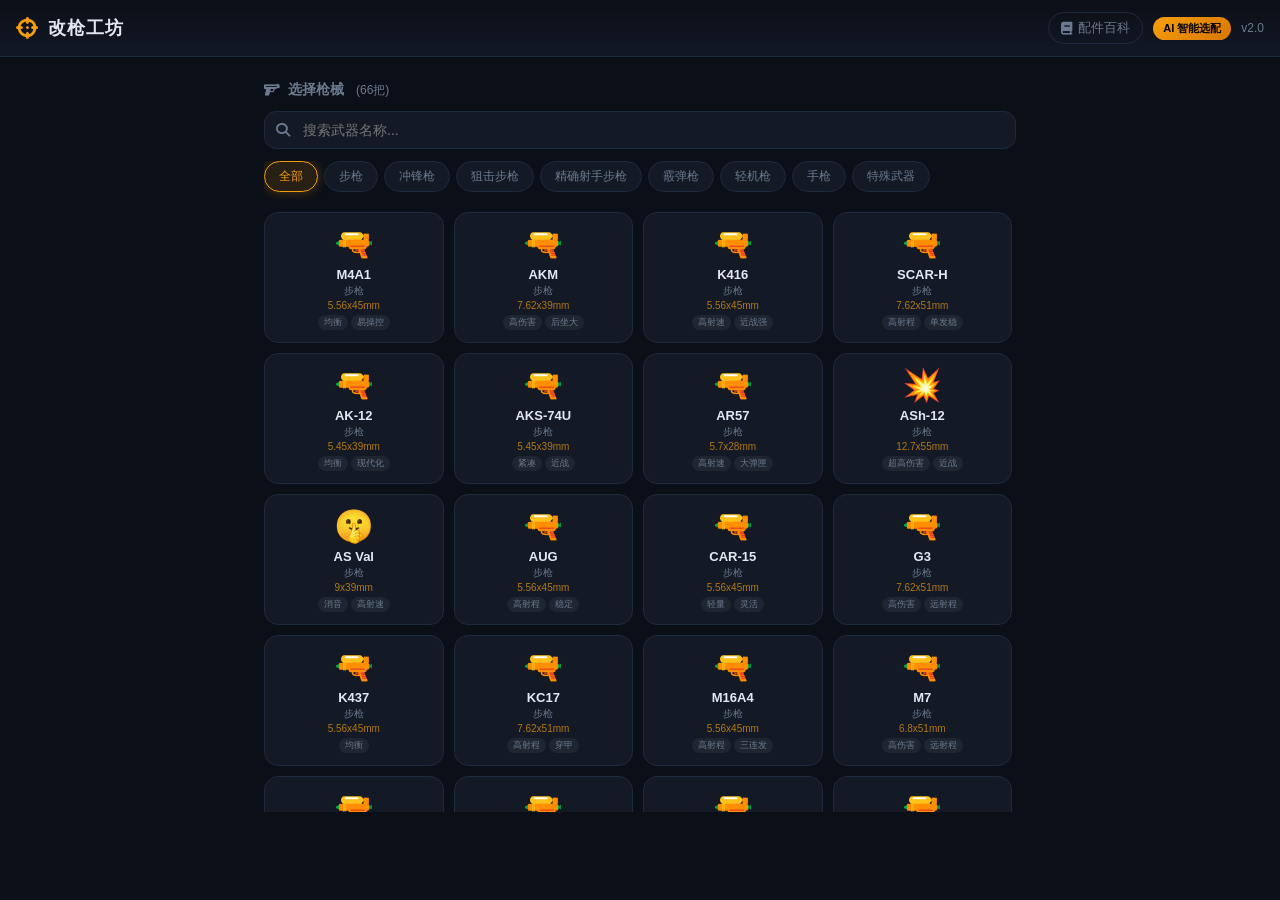
==== commit 495ca122: "feat: import 66 weapons, fix attachment stats, dynamic slot system" ====
--- a/index.html
+++ b/index.html
@@ -21,9 +21,24 @@
     </header>
 
     <main class="app-main">
-        <section class="weapon-carousel-section">
-            <h2 class="section-label"><i class="fas fa-gun"></i> 选择枪械</h2>
-            <div class="weapon-carousel" id="weaponCarousel"></div>
+        <section class="weapon-select-section">
+            <h2 class="section-label"><i class="fas fa-gun"></i> 选择枪械 <span class="weapon-count" id="weaponCount"></span></h2>
+            <div class="weapon-search-box">
+                <i class="fas fa-search"></i>
+                <input type="text" id="weaponSearch" placeholder="搜索武器名称...">
+            </div>
+            <div class="weapon-filter-tabs" id="weaponFilterTabs">
+                <button class="filter-tab active" data-type="all">全部</button>
+                <button class="filter-tab" data-type="步枪">步枪</button>
+                <button class="filter-tab" data-type="冲锋枪">冲锋枪</button>
+                <button class="filter-tab" data-type="狙击步枪">狙击步枪</button>
+                <button class="filter-tab" data-type="精确射手步枪">精确射手步枪</button>
+                <button class="filter-tab" data-type="霰弹枪">霰弹枪</button>
+                <button class="filter-tab" data-type="轻机枪">轻机枪</button>
+                <button class="filter-tab" data-type="手枪">手枪</button>
+                <button class="filter-tab" data-type="特殊武器">特殊武器</button>
+            </div>
+            <div class="weapon-grid" id="weaponGrid"></div>
         </section>
 
         <section class="weapon-info-card" id="weaponInfoCard" style="display:none;">
@@ -66,13 +81,7 @@
                 <h3>最终属性</h3>
                 <div class="final-stats-list" id="finalStatsList"></div>
             </div>
-            <div class="code-area">
-                <div class="code-box" id="codeBox">
-                    <span class="code-text" id="codeText">—</span>
-                    <button class="btn-copy" id="btnCopy"><i class="fas fa-copy"></i></button>
-                </div>
-                <p class="code-tip">游戏内输入改枪码快速装配</p>
-            </div>
+            
         </section>
     </main>
 
@@ -83,6 +92,9 @@
 
     <div class="toast" id="toast"></div>
 
+    <script src="data/weapons.js"></script>
+    <script src="data/attachments.js"></script>
+    <script src="data/compatibility.js"></script>
     <script src="script.js"></script>
 </body>
 </html>
--- a/style.css
+++ b/style.css
@@ -69,33 +69,76 @@
 }
 .section-label .hint { font-size:12px; font-weight:400; color:var(--text-dim); margin-left:auto; }
 
-/* ===== 枪械横向滑动 ===== */
-.weapon-carousel-section { margin-bottom:20px; }
-
-.weapon-carousel {
-    display:flex; gap:10px; overflow-x:auto;
-    padding-bottom:8px; scrollbar-width:none;
-    -webkit-overflow-scrolling:touch;
-}
-.weapon-carousel::-webkit-scrollbar { display:none; }
-
+/* 武器选择区域 */
+.weapon-select-section { margin-bottom: 20px; }
+
+/* 武器数量 */
+.weapon-count { font-size: 12px; font-weight: 400; color: var(--text-dim); margin-left: 4px; }
+
+/* 搜索框 */
+.weapon-search-box {
+    position: relative; margin-bottom: 12px;
+}
+.weapon-search-box i {
+    position: absolute; left: 12px; top: 50%; transform: translateY(-50%);
+    color: var(--text-dim); font-size: 14px;
+}
+.weapon-search-box input {
+    width: 100%; padding: 10px 14px 10px 38px;
+    background: var(--bg-card); border: 1px solid var(--border);
+    border-radius: 12px; color: var(--text); font-size: 14px;
+    outline: none; transition: border-color 0.2s;
+}
+.weapon-search-box input:focus { border-color: var(--accent); }
+
+/* 筛选标签 */
+.weapon-filter-tabs {
+    display: flex; gap: 6px; overflow-x: auto;
+    padding-bottom: 8px; margin-bottom: 12px;
+    scrollbar-width: none; -webkit-overflow-scrolling: touch;
+}
+.weapon-filter-tabs::-webkit-scrollbar { display: none; }
+
+.filter-tab {
+    flex-shrink: 0; padding: 6px 14px;
+    background: var(--bg-card); border: 1px solid var(--border);
+    border-radius: 20px; color: var(--text-dim); font-size: 12px;
+    cursor: pointer; transition: all 0.2s; white-space: nowrap;
+}
+.filter-tab:hover { border-color: var(--border-light); color: var(--text); }
+.filter-tab.active {
+    background: rgba(245,158,11,0.12); border-color: var(--accent);
+    color: var(--accent); box-shadow: 0 0 12px var(--accent-glow);
+}
+
+/* 武器网格 */
+.weapon-grid {
+    display: grid;
+    grid-template-columns: repeat(auto-fill, minmax(130px, 1fr));
+    gap: 10px;
+    max-height: 500px; overflow-y: auto;
+    padding-right: 4px;
+}
+/* 滚动条样式 */
+.weapon-grid::-webkit-scrollbar { width: 4px; }
+.weapon-grid::-webkit-scrollbar-thumb { background: var(--border); border-radius: 2px; }
+
+/* 武器卡片 */
 .weapon-card {
-    flex-shrink:0; width:110px;
     background: var(--bg-card);
     border: 1.5px solid var(--border);
     border-radius: 14px;
-    padding: 14px 10px;
-    text-align:center; cursor:pointer;
+    padding: 12px 10px;
+    text-align: center; cursor: pointer;
     transition: all 0.25s cubic-bezier(0.4,0,0.2,1);
-    position:relative; overflow:hidden;
+    position: relative; overflow: hidden;
 }
 .weapon-card::before {
-    content:''; position:absolute; inset:0;
+    content: ''; position: absolute; inset: 0;
     background: radial-gradient(circle at 50% 0%, rgba(245,158,11,0.08), transparent 70%);
-    opacity:0; transition:opacity 0.3s;
-}
-.weapon-card:hover::before, .weapon-card.active::before { opacity:1; }
-
+    opacity: 0; transition: opacity 0.3s;
+}
+.weapon-card:hover::before, .weapon-card.active::before { opacity: 1; }
 .weapon-card:hover {
     border-color: var(--border-light);
     transform: translateY(-2px);
@@ -106,9 +149,16 @@
     box-shadow: 0 0 20px var(--accent-glow);
 }
 
-.weapon-card .icon { font-size:32px; margin-bottom:6px; display:block; }
-.weapon-card .name { font-size:13px; font-weight:600; }
-.weapon-card .type { font-size:11px; color:var(--text-dim); margin-top:2px; }
+.weapon-card .icon { font-size: 28px; margin-bottom: 4px; display: block; }
+.weapon-card .name { font-size: 12px; font-weight: 600; }
+.weapon-card .type { font-size: 10px; color: var(--text-dim); margin-top: 2px; }
+.weapon-card .caliber { font-size: 10px; color: var(--accent); margin-top: 2px; opacity: 0.7; }
+.weapon-card .tags { display: flex; gap: 3px; flex-wrap: wrap; justify-content: center; margin-top: 4px; }
+.mini-tag {
+    font-size: 9px; padding: 1px 6px;
+    background: rgba(255,255,255,0.05); border-radius: 8px;
+    color: var(--text-dim);
+}
 
 /* ===== 枪械信息卡 ===== */
 .weapon-info-card {
@@ -271,6 +321,7 @@
     padding: 12px;
     text-align:center;
     transition: all 0.2s;
+    animation: slotAppear 0.3s ease;
 }
 .attachment-item:hover { border-color: var(--border-light); }
 
@@ -345,11 +396,17 @@
 @keyframes spin {
     to { transform:rotate(360deg); }
 }
+@keyframes slotAppear {
+    from { opacity: 0; transform: scale(0.9); }
+    to { opacity: 1; transform: scale(1); }
+}
 
 /* ===== 响应式 ===== */
 @media (min-width: 768px) {
     .app-main { padding:24px; }
-    .weapon-card { width:130px; padding:18px 14px; }
+    .weapon-grid { grid-template-columns: repeat(auto-fill, minmax(150px, 1fr)); max-height: 600px; }
+    .weapon-card .icon { font-size: 32px; }
+    .weapon-card .name { font-size: 13px; }
     .attachments-grid { grid-template-columns: repeat(4, 1fr); }
     .final-stats-list { grid-template-columns: repeat(6, 1fr); }
 }
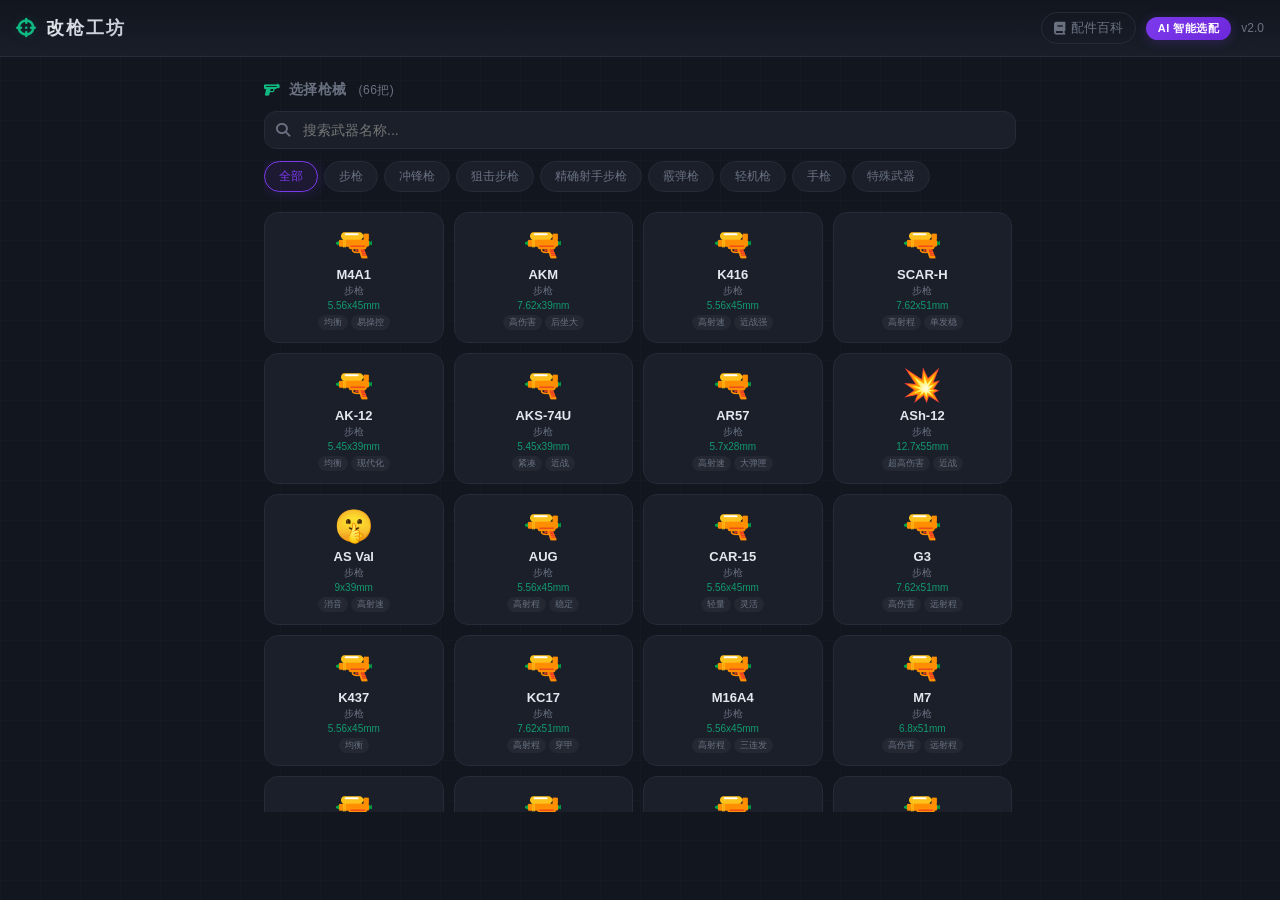
==== commit 78eb8667: "fix: 修复配件兼容性数据，支持66把武器精确配件列表 基于 hpromax_all_data.json 重写 compatibility.js，删除通用 ID 列表  为每把武器生成专属配件兼容列" ====
--- a/index.html
+++ b/index.html
@@ -92,6 +92,21 @@
 
     <div class="toast" id="toast"></div>
 
+    <!-- 槽位配件选择弹窗 -->
+    <div class="slot-picker-overlay" id="slotPickerOverlay" style="display:none;">
+        <div class="slot-picker">
+            <div class="slot-picker-header">
+                <h3 id="slotPickerTitle">选择配件</h3>
+                <button class="slot-picker-close" id="slotPickerClose">&times;</button>
+            </div>
+            <div class="slot-picker-search">
+                <i class="fas fa-search"></i>
+                <input type="text" id="slotPickerSearch" placeholder="搜索配件名称..." autocomplete="off">
+            </div>
+            <div class="slot-picker-list" id="slotPickerList"></div>
+        </div>
+    </div>
+
     <script src="data/weapons.js"></script>
     <script src="data/attachments.js"></script>
     <script src="data/compatibility.js"></script>
--- a/style.css
+++ b/style.css
@@ -1,19 +1,23 @@
-/* ===== 三角洲改枪工坊 v2.0 ===== */
+/* ===== 三角洲行动 · 改枪工坊 v2.0 ===== */
+/* 设计风格：军事战术风 — 深灰底 + 蓝紫按钮 + 绿色点缀 */
 :root {
-    --bg: #0b0f17;
-    --bg-card: #131a26;
-    --bg-hover: #1a2333;
-    --border: #1e2a3d;
-    --border-light: #2a3a50;
-    --text: #e2e8f0;
-    --text-dim: #6b7a8f;
-    --accent: #f59e0b;
-    --accent-glow: rgba(245,158,11,0.3);
+    --bg: #12161e;
+    --bg-card: #1a1f2a;
+    --bg-hover: #222838;
+    --border: #252b38;
+    --border-light: #333d4e;
+    --text: #e4e7ed;
+    --text-dim: #6a7282;
+    --accent: #7c3aed;
+    --accent-dark: #6d28d9;
+    --accent-glow: rgba(124, 58, 237, 0.25);
     --danger: #ef4444;
-    --success: #22c55e;
+    --danger-glow: rgba(239, 68, 68, 0.2);
+    --success: #10b981;
+    --success-glow: rgba(16, 185, 129, 0.2);
     --info: #3b82f6;
-    --purple: #a855f7;
-    --cyan: #06b6d4;
+    --green: #10b981;
+    --green-glow: rgba(16, 185, 129, 0.15);
 }
 
 * { margin:0; padding:0; box-sizing:border-box; -webkit-tap-highlight-color:transparent; }
@@ -26,25 +30,43 @@
     overflow-x: hidden;
 }
 
+/* 背景纹理 — 微妙的网格线 */
+body::before {
+    content: '';
+    position: fixed; inset: 0; z-index: 0; pointer-events: none;
+    background-image:
+        linear-gradient(rgba(255,255,255,0.015) 1px, transparent 1px),
+        linear-gradient(90deg, rgba(255,255,255,0.015) 1px, transparent 1px);
+    background-size: 40px 40px;
+}
+
 /* ===== 顶部导航 ===== */
 .app-header {
     position: sticky; top:0; z-index:100;
-    background: linear-gradient(180deg, rgba(11,15,23,0.98) 0%, rgba(19,26,38,0.95) 100%);
+    background: linear-gradient(180deg, rgba(18,22,30,0.98) 0%, rgba(26,31,42,0.95) 100%);
     backdrop-filter: blur(20px);
     border-bottom: 1px solid var(--border);
     padding: 12px 16px;
     display: flex; align-items: center; justify-content: space-between;
+    position: relative;
 }
 
 .header-left { display:flex; align-items:center; gap:10px; }
-.logo-icon { font-size:22px; color:var(--accent); }
-.app-header h1 { font-size:18px; font-weight:700; letter-spacing:1px; }
+.logo-icon { font-size:20px; color: var(--green); text-shadow: 0 0 12px var(--green-glow); }
+.app-header h1 {
+    font-size:18px; font-weight:700; letter-spacing:2px;
+    background: linear-gradient(135deg, var(--text), #c0c7d4);
+    -webkit-background-clip: text; -webkit-text-fill-color: transparent;
+    background-clip: text;
+}
 
 .header-right { display:flex; align-items:center; gap:10px; }
 .badge {
-    background: linear-gradient(135deg, var(--accent), #d97706);
-    color:#000; font-size:11px; font-weight:700;
-    padding:4px 10px; border-radius:20px;
+    background: linear-gradient(135deg, var(--accent), var(--accent-dark));
+    color:#fff; font-size:11px; font-weight:700;
+    padding:4px 12px; border-radius:20px;
+    box-shadow: 0 2px 12px var(--accent-glow);
+    letter-spacing: 0.5px;
 }
 .version { font-size:12px; color:var(--text-dim); }
 
@@ -57,16 +79,19 @@
 }
 .btn-wiki:hover {
     color: var(--accent); border-color: var(--accent);
-    background: rgba(245,158,11,0.08);
+    background: rgba(124, 58, 237, 0.08);
+    box-shadow: 0 0 12px var(--accent-glow);
 }
 
 /* ===== 主内容区 ===== */
-.app-main { padding:16px; max-width:800px; margin:0 auto; }
+.app-main { padding:16px; max-width:800px; margin:0 auto; position: relative; z-index: 1; }
 
 .section-label {
-    font-size:14px; font-weight:600; color:var(--text-dim);
+    font-size:14px; font-weight:600; color: var(--text-dim);
     margin-bottom:12px; display:flex; align-items:center; gap:8px;
-}
+    letter-spacing: 0.5px;
+}
+.section-label i { color: var(--green); }
 .section-label .hint { font-size:12px; font-weight:400; color:var(--text-dim); margin-left:auto; }
 
 /* 武器选择区域 */
@@ -87,9 +112,12 @@
     width: 100%; padding: 10px 14px 10px 38px;
     background: var(--bg-card); border: 1px solid var(--border);
     border-radius: 12px; color: var(--text); font-size: 14px;
-    outline: none; transition: border-color 0.2s;
-}
-.weapon-search-box input:focus { border-color: var(--accent); }
+    outline: none; transition: border-color 0.2s, box-shadow 0.2s;
+}
+.weapon-search-box input:focus {
+    border-color: var(--accent);
+    box-shadow: 0 0 0 3px rgba(124, 58, 237, 0.1);
+}
 
 /* 筛选标签 */
 .weapon-filter-tabs {
@@ -107,8 +135,10 @@
 }
 .filter-tab:hover { border-color: var(--border-light); color: var(--text); }
 .filter-tab.active {
-    background: rgba(245,158,11,0.12); border-color: var(--accent);
-    color: var(--accent); box-shadow: 0 0 12px var(--accent-glow);
+    background: rgba(124, 58, 237, 0.1);
+    border-color: var(--accent);
+    color: var(--accent);
+    box-shadow: 0 0 16px var(--accent-glow);
 }
 
 /* 武器网格 */
@@ -121,7 +151,10 @@
 }
 /* 滚动条样式 */
 .weapon-grid::-webkit-scrollbar { width: 4px; }
-.weapon-grid::-webkit-scrollbar-thumb { background: var(--border); border-radius: 2px; }
+.weapon-grid::-webkit-scrollbar-thumb {
+    background: var(--border-light); border-radius: 2px;
+}
+.weapon-grid::-webkit-scrollbar-track { background: transparent; }
 
 /* 武器卡片 */
 .weapon-card {
@@ -135,7 +168,7 @@
 }
 .weapon-card::before {
     content: ''; position: absolute; inset: 0;
-    background: radial-gradient(circle at 50% 0%, rgba(245,158,11,0.08), transparent 70%);
+    background: radial-gradient(circle at 50% 0%, rgba(124, 58, 237, 0.06), transparent 70%);
     opacity: 0; transition: opacity 0.3s;
 }
 .weapon-card:hover::before, .weapon-card.active::before { opacity: 1; }
@@ -145,24 +178,24 @@
 }
 .weapon-card.active {
     border-color: var(--accent);
-    background: linear-gradient(180deg, rgba(245,158,11,0.1) 0%, var(--bg-card) 60%);
-    box-shadow: 0 0 20px var(--accent-glow);
+    background: linear-gradient(180deg, rgba(124, 58, 237, 0.08) 0%, var(--bg-card) 60%);
+    box-shadow: 0 0 24px var(--accent-glow);
 }
 
 .weapon-card .icon { font-size: 28px; margin-bottom: 4px; display: block; }
 .weapon-card .name { font-size: 12px; font-weight: 600; }
 .weapon-card .type { font-size: 10px; color: var(--text-dim); margin-top: 2px; }
-.weapon-card .caliber { font-size: 10px; color: var(--accent); margin-top: 2px; opacity: 0.7; }
+.weapon-card .caliber { font-size: 10px; color: var(--green); margin-top: 2px; opacity: 0.8; }
 .weapon-card .tags { display: flex; gap: 3px; flex-wrap: wrap; justify-content: center; margin-top: 4px; }
 .mini-tag {
     font-size: 9px; padding: 1px 6px;
-    background: rgba(255,255,255,0.05); border-radius: 8px;
+    background: rgba(255,255,255,0.04); border-radius: 8px;
     color: var(--text-dim);
 }
 
 /* ===== 枪械信息卡 ===== */
 .weapon-info-card {
-    background: linear-gradient(135deg, rgba(245,158,11,0.08), rgba(59,130,246,0.05));
+    background: linear-gradient(135deg, rgba(124, 58, 237, 0.06), rgba(16, 185, 129, 0.04));
     border: 1px solid var(--border);
     border-radius: 16px;
     padding: 20px;
@@ -176,11 +209,15 @@
 .weapon-tags { display:flex; gap:6px; flex-wrap:wrap; }
 .tag {
     font-size:11px; padding:3px 10px;
-    background: rgba(255,255,255,0.06);
+    background: rgba(255,255,255,0.04);
     border:1px solid var(--border); border-radius:20px;
     color:var(--text-dim);
 }
-.tag.accent { color:var(--accent); border-color:rgba(245,158,11,0.3); }
+.tag.accent {
+    color: var(--green);
+    border-color: rgba(16, 185, 129, 0.3);
+    background: rgba(16, 185, 129, 0.06);
+}
 
 /* ===== 属性滑块区 ===== */
 .stats-panel { margin-bottom:20px; }
@@ -203,7 +240,7 @@
 .stat-label { display:flex; align-items:center; gap:8px; font-size:14px; font-weight:600; }
 .stat-icon { font-size:16px; }
 .stat-value-box {
-    background: rgba(245,158,11,0.12);
+    background: rgba(124, 58, 237, 0.1);
     color: var(--accent);
     font-size:18px; font-weight:700;
     padding:4px 14px; border-radius:10px;
@@ -214,7 +251,7 @@
 .slider-container { position:relative; height:36px; display:flex; align-items:center; }
 .slider-track {
     position:absolute; left:0; right:0; height:6px;
-    background: var(--bg); border-radius:3px; overflow:hidden;
+    background: rgba(255,255,255,0.06); border-radius:3px; overflow:hidden;
 }
 .slider-fill {
     height:100%; border-radius:3px;
@@ -225,7 +262,7 @@
     width:28px; height:28px;
     background: #fff;
     border-radius:50%;
-    box-shadow: 0 2px 10px rgba(0,0,0,0.4), 0 0 0 4px rgba(245,158,11,0.2);
+    box-shadow: 0 2px 10px rgba(0,0,0,0.4), 0 0 0 4px rgba(124, 58, 237, 0.2);
     cursor: grab; z-index:2;
     transition: box-shadow 0.2s, transform 0.1s;
     display:flex; align-items:center; justify-content:center;
@@ -237,7 +274,7 @@
 .slider-thumb:active {
     cursor: grabbing;
     transform: translate(-50%,-50%) scale(1.15);
-    box-shadow: 0 2px 14px rgba(0,0,0,0.5), 0 0 0 6px rgba(245,158,11,0.3);
+    box-shadow: 0 2px 14px rgba(0,0,0,0.5), 0 0 0 6px rgba(124, 58, 237, 0.35);
 }
 
 .stat-scale {
@@ -257,25 +294,30 @@
     font-size:15px; font-weight:700; cursor:pointer;
     display:flex; align-items:center; justify-content:center; gap:8px;
     transition: all 0.2s; font-family:inherit;
+    letter-spacing: 0.5px;
 }
 .btn-ai {
-    background: linear-gradient(135deg, var(--accent), #d97706);
-    color:#000; box-shadow: 0 4px 20px rgba(245,158,11,0.3);
-}
-.btn-ai:hover { transform:translateY(-2px); box-shadow:0 6px 28px rgba(245,158,11,0.4); }
+    background: linear-gradient(135deg, var(--accent), var(--accent-dark));
+    color:#fff;
+    box-shadow: 0 4px 24px rgba(124, 58, 237, 0.35);
+}
+.btn-ai:hover {
+    transform:translateY(-2px);
+    box-shadow:0 6px 32px rgba(124, 58, 237, 0.45);
+}
 .btn-ai:active { transform:translateY(0); }
 
 .btn-reset {
     background: var(--bg-card); color:var(--text);
     border:1px solid var(--border);
 }
-.btn-reset:hover { border-color:var(--border-light); }
+.btn-reset:hover { border-color:var(--accent); color: var(--accent); }
 
 /* ===== 加载遮罩 ===== */
 .loading-mask {
     position:fixed; inset:0; z-index:200;
-    background: rgba(11,15,23,0.9);
-    backdrop-filter:blur(10px);
+    background: rgba(18,22,30,0.92);
+    backdrop-filter:blur(12px);
     display:flex; flex-direction:column;
     align-items:center; justify-content:center; gap:16px;
 }
@@ -284,6 +326,7 @@
     border:3px solid var(--border);
     border-top-color: var(--accent);
     animation: spin 0.8s linear infinite;
+    box-shadow: 0 0 20px var(--accent-glow);
 }
 .loading-mask p { color:var(--text-dim); font-size:14px; }
 
@@ -301,10 +344,12 @@
     margin-bottom:16px;
 }
 .result-header h2 { font-size:16px; display:flex; align-items:center; gap:8px; }
+.result-header h2 i { color: var(--green); }
 .match-score {
     font-size:13px; font-weight:700; color:var(--success);
-    background: rgba(34,197,94,0.1);
-    padding:4px 12px; border-radius:20px;
+    background: rgba(16, 185, 129, 0.1);
+    padding:4px 14px; border-radius:20px;
+    border: 1px solid rgba(16, 185, 129, 0.2);
 }
 
 /* 配件网格 */
@@ -324,6 +369,13 @@
     animation: slotAppear 0.3s ease;
 }
 .attachment-item:hover { border-color: var(--border-light); }
+.attachment-item.filled {
+    cursor: pointer;
+}
+.attachment-item.filled:hover {
+    border-color: var(--accent);
+    box-shadow: 0 0 16px var(--accent-glow);
+}
 
 .att-icon { font-size:24px; margin-bottom:6px; display:block; }
 .att-slot { font-size:10px; color:var(--text-dim); text-transform:uppercase; letter-spacing:1px; }
@@ -345,7 +397,10 @@
     background: var(--bg);
     border-radius: 10px; padding: 10px;
     text-align:center;
-}
+    border: 1px solid transparent;
+    transition: border-color 0.2s;
+}
+.final-stat:hover { border-color: var(--border); }
 .final-stat-name { font-size:11px; color:var(--text-dim); }
 .final-stat-value { font-size:16px; font-weight:700; margin-top:2px; }
 .final-stat-value.good { color:var(--success); }
@@ -371,16 +426,20 @@
     transition: all 0.2s;
 }
 .btn-copy:hover { border-color:var(--accent); color:var(--accent); }
-.btn-copy.copied { background:var(--success); color:#fff; border-color:var(--success); }
+.btn-copy.copied {
+    background: var(--success); color:#fff; border-color:var(--success);
+    box-shadow: 0 0 16px var(--success-glow);
+}
 .code-tip { font-size:11px; color:var(--text-dim); margin-top:8px; text-align:center; }
 
 /* ===== Toast ===== */
 .toast {
     position:fixed; bottom:80px; left:50%; transform:translateX(-50%) translateY(100px);
-    background: var(--bg-card); border:1px solid var(--border);
+    background: var(--bg-card); border:1px solid var(--accent);
     padding:12px 24px; border-radius:24px; font-size:14px;
     opacity:0; pointer-events:none; z-index:300;
     transition: all 0.3s ease;
+    box-shadow: 0 4px 20px var(--accent-glow);
 }
 .toast.show { opacity:1; transform:translateX(-50%) translateY(0); }
 
@@ -449,8 +508,249 @@
 }
 .tuning-btn:hover { border-color: var(--accent); color: var(--accent); }
 .tuning-btn.active {
-    background: rgba(245,158,11,0.12);
+    background: rgba(124, 58, 237, 0.1);
     border-color: var(--accent);
     color: var(--accent);
+    box-shadow: 0 0 16px var(--accent-glow);
+}
+
+/* ===== 空槽位卡片 ===== */
+.attachment-item.empty {
+    border-style: dashed;
+    border-color: var(--border);
+    opacity: 0.55;
+    cursor: pointer;
+}
+.attachment-item.empty:hover {
+    border-color: var(--accent);
+    opacity: 1;
+    background: rgba(124, 58, 237, 0.04);
+}
+.attachment-item .empty-slot-icon {
+    font-size: 28px;
+    color: var(--text-dim);
+    display: block;
+    margin-bottom: 4px;
+    transition: color 0.2s;
+}
+.attachment-item.empty:hover .empty-slot-icon {
+    color: var(--accent);
+}
+.attachment-item .empty-hint {
+    font-size: 10px;
+    color: var(--text-dim);
+    margin-top: 4px;
+}
+.attachment-item .att-actions {
+    display: flex;
+    gap: 6px;
+    justify-content: center;
+    margin-top: 6px;
+}
+.att-actions .btn-att-action {
+    background: var(--bg-card);
+    border: 1px solid var(--border);
+    border-radius: 6px;
+    padding: 3px 8px;
+    font-size: 10px;
+    color: var(--text-dim);
+    cursor: pointer;
+    font-family: inherit;
+    transition: all 0.2s;
+}
+.att-actions .btn-att-action:hover {
+    border-color: var(--accent);
+    color: var(--accent);
+}
+.att-actions .btn-att-action.danger:hover {
+    border-color: var(--danger);
+    color: var(--danger);
+}
+
+/* ===== 槽位选择弹窗 ===== */
+.slot-picker-overlay {
+    position: fixed;
+    inset: 0;
+    background: rgba(0,0,0,0.75);
+    backdrop-filter: blur(4px);
+    z-index: 1000;
+    display: flex;
+    align-items: center;
+    justify-content: center;
+    animation: fadeIn 0.2s ease;
+}
+.slot-picker {
+    background: var(--bg-card);
+    border: 1px solid var(--border);
+    border-radius: 16px;
+    width: 90%;
+    max-width: 500px;
+    max-height: 70vh;
+    display: flex;
+    flex-direction: column;
+    animation: slideUp 0.25s ease;
+    box-shadow: 0 16px 48px rgba(0,0,0,0.5);
+}
+.slot-picker-header {
+    display: flex;
+    align-items: center;
+    justify-content: space-between;
+    padding: 16px 20px;
+    border-bottom: 1px solid var(--border);
+}
+.slot-picker-header h3 {
+    font-size: 16px;
+    font-weight: 600;
+    color: var(--text);
+}
+.slot-picker-close {
+    background: none;
+    border: none;
+    color: var(--text-dim);
+    font-size: 24px;
+    cursor: pointer;
+    padding: 0 4px;
+    line-height: 1;
+    transition: color 0.2s;
+}
+.slot-picker-close:hover { color: var(--danger); }
+
+.slot-picker-search {
+    display: flex;
+    align-items: center;
+    gap: 8px;
+    padding: 10px 16px;
+    border-bottom: 1px solid var(--border);
+    background: var(--bg);
+}
+.slot-picker-search i {
+    color: var(--text-dim);
+    font-size: 14px;
+}
+.slot-picker-search input {
+    flex: 1;
+    background: transparent;
+    border: none;
+    color: var(--text);
+    font-size: 14px;
+    outline: none;
+    font-family: inherit;
+}
+.slot-picker-search input::placeholder {
+    color: var(--text-dim);
+}
+
+.slot-picker-list {
+    overflow-y: auto;
+    padding: 8px;
+    display: flex;
+    flex-direction: column;
+    gap: 4px;
+    max-height: 50vh;
+}
+.slot-picker-list::-webkit-scrollbar { width: 4px; }
+.slot-picker-list::-webkit-scrollbar-thumb {
+    background: var(--border-light); border-radius: 2px;
+}
+.slot-picker-empty {
+    text-align: center;
+    color: var(--text-dim);
+    padding: 40px 20px;
+    font-size: 14px;
+}
+.slot-picker-item {
+    display: flex;
+    align-items: center;
+    gap: 12px;
+    padding: 10px 14px;
+    border-radius: 10px;
+    cursor: pointer;
+    border: 1px solid transparent;
+    transition: all 0.15s;
+    background: var(--bg);
+}
+.slot-picker-item:hover {
+    border-color: var(--accent);
+    background: rgba(124, 58, 237, 0.05);
+}
+.slot-picker-item.selected {
+    border-color: var(--accent);
+    background: rgba(124, 58, 237, 0.08);
     box-shadow: 0 0 12px var(--accent-glow);
 }
+.slot-picker-item .picker-icon {
+    font-size: 22px;
+    width: 36px;
+    text-align: center;
+    flex-shrink: 0;
+}
+.slot-picker-item .picker-info {
+    flex: 1;
+    min-width: 0;
+}
+.slot-picker-item .picker-name {
+    font-size: 13px;
+    font-weight: 600;
+    color: var(--text);
+}
+.slot-picker-item .picker-stats {
+    font-size: 11px;
+    color: var(--success);
+    display: flex;
+    gap: 6px;
+    flex-wrap: wrap;
+    margin-top: 2px;
+}
+.slot-picker-item .picker-stats span.negative {
+    color: var(--danger);
+}
+.slot-picker-item .picker-none {
+    font-size: 11px;
+    color: var(--text-dim);
+    margin-top: 2px;
+}
+.slot-picker-item .picker-check {
+    color: var(--accent);
+    font-size: 18px;
+    flex-shrink: 0;
+}
+
+/* ===== 配件百科页 ===== */
+.wiki-item {
+    background: var(--bg-card);
+    border: 1px solid var(--border);
+    border-radius: 12px;
+    padding: 14px;
+    transition: border-color 0.2s;
+}
+.wiki-item:hover { border-color: var(--border-light); }
+.wiki-item .wiki-header {
+    display: flex; align-items: center; gap: 12px; margin-bottom: 8px;
+}
+.wiki-item .wiki-icon { font-size: 24px; }
+.wiki-item .wiki-name { font-size: 14px; font-weight: 600; }
+.wiki-item .wiki-type { font-size: 11px; color: var(--text-dim); }
+.wiki-item .wiki-stats { font-size: 12px; line-height: 1.6; }
+
+.wiki-nav-btn {
+    padding: 6px 14px;
+    background: var(--bg-card); border: 1px solid var(--border);
+    border-radius: 20px; color: var(--text-dim); font-size: 12px;
+    cursor: pointer; transition: all 0.2s; font-family: inherit;
+}
+.wiki-nav-btn:hover { border-color: var(--border-light); color: var(--text); }
+.wiki-nav-btn.active {
+    background: rgba(124, 58, 237, 0.1);
+    border-color: var(--accent); color: var(--accent);
+}
+
+/* ===== 键盘快捷键提示 ===== */
+kbd {
+    background: var(--bg);
+    border: 1px solid var(--border);
+    border-radius: 4px;
+    padding: 1px 6px;
+    font-size: 11px;
+    font-family: inherit;
+    color: var(--text-dim);
+}
